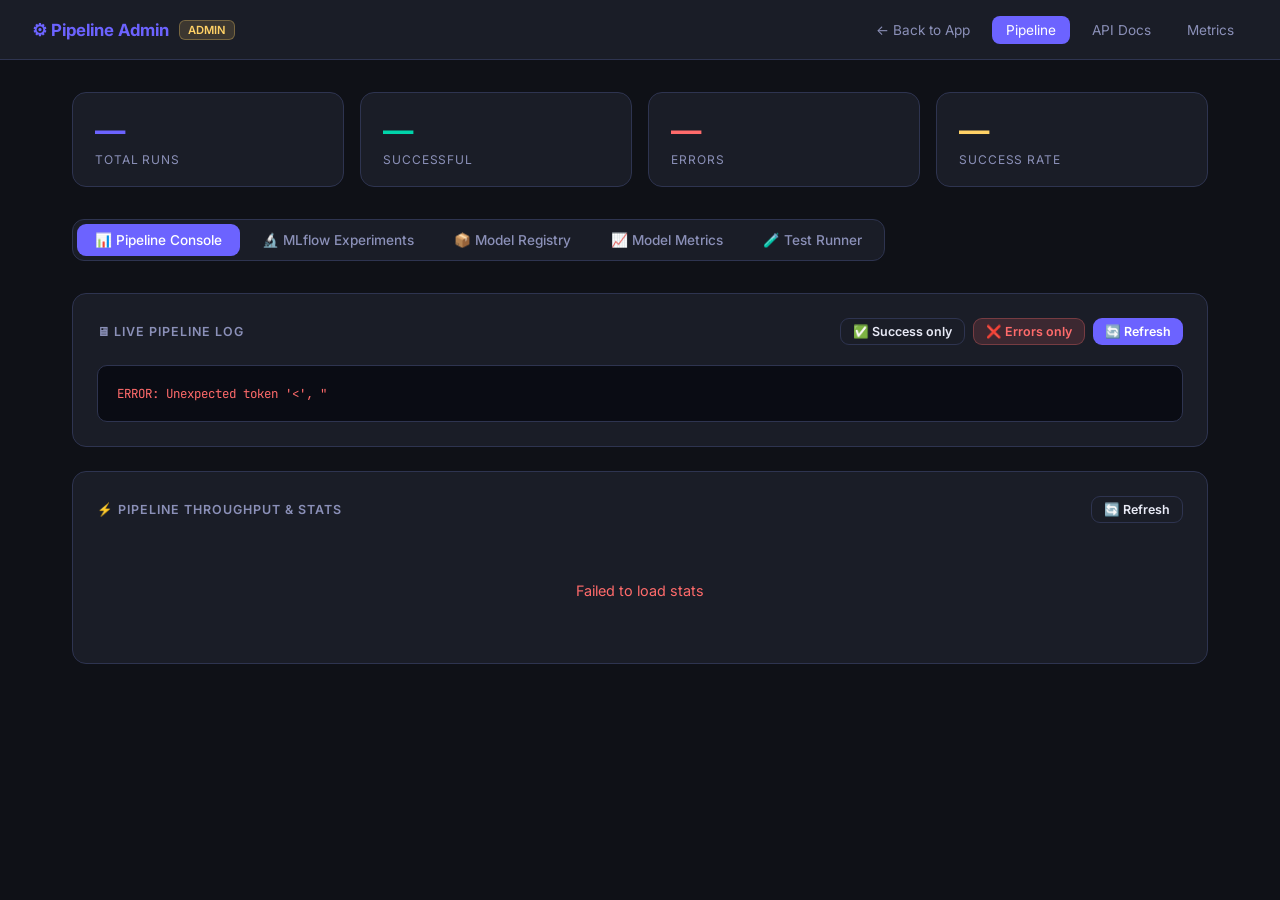
==== app/static/admin.html @ 0b7680b9 "added test and admin page" ====
<!DOCTYPE html>
<html lang="en">
<head>
  <meta charset="UTF-8" />
  <meta name="viewport" content="width=device-width, initial-scale=1.0" />
  <title>Pipeline Admin | ASL Recognition</title>
  <link rel="preconnect" href="https://fonts.googleapis.com" />
  <link href="https://fonts.googleapis.com/css2?family=Inter:wght@300;400;500;600;700&family=JetBrains+Mono:wght@400;500&display=swap" rel="stylesheet" />
  <style>
    :root {
      --bg: #0f1117;
      --surface: #1a1d27;
      --surface2: #22263a;
      --border: #2e3450;
      --accent: #6c63ff;
      --accent2: #00d4aa;
      --danger: #ff6b6b;
      --warn: #ffd166;
      --success: #06d6a0;
      --text: #e8eaf6;
      --muted: #8b90b8;
      --radius: 14px;
    }
    * { box-sizing: border-box; margin: 0; padding: 0; }
    body { font-family: 'Inter', sans-serif; background: var(--bg); color: var(--text); min-height: 100vh; }

    nav {
      background: var(--surface);
      border-bottom: 1px solid var(--border);
      padding: 0 2rem;
      display: flex;
      align-items: center;
      justify-content: space-between;
      height: 60px;
      position: sticky; top: 0; z-index: 100;
    }
    .nav-brand { font-weight: 700; font-size: 1.05rem; color: var(--accent); display: flex; gap: 10px; align-items: center; }
    .nav-brand .badge { background: rgba(255,209,102,.15); color: var(--warn); border: 1px solid rgba(255,209,102,.3); font-size: .7rem; padding: 2px 8px; border-radius: 6px; font-weight: 600; }
    .nav-links { display: flex; gap: 8px; }
    .nav-links a { color: var(--muted); text-decoration: none; font-size: .85rem; padding: 6px 14px; border-radius: 8px; transition: all .2s; }
    .nav-links a:hover { background: var(--surface2); color: var(--text); }
    .nav-links a.active { background: var(--accent); color: #fff; }

    .page { max-width: 1200px; margin: 0 auto; padding: 2rem; }

    /* ── TABS ── */
    .tabs { display: flex; gap: 4px; background: var(--surface); border: 1px solid var(--border); border-radius: 12px; padding: 4px; margin-bottom: 2rem; width: fit-content; }
    .tab-btn {
      padding: 8px 18px; border-radius: 9px; border: none; cursor: pointer;
      font-family: 'Inter', sans-serif; font-size: .85rem; font-weight: 500;
      background: transparent; color: var(--muted); transition: all .2s;
    }
    .tab-btn.active { background: var(--accent); color: #fff; }
    .tab-content { display: none; }
    .tab-content.active { display: block; }

    /* ── STAT ROW ── */
    .stat-row { display: grid; grid-template-columns: repeat(4, 1fr); gap: 1rem; margin-bottom: 2rem; }
    @media(max-width:760px){ .stat-row { grid-template-columns: 1fr 1fr; } }
    .stat-card {
      background: var(--surface);
      border: 1px solid var(--border);
      border-radius: var(--radius);
      padding: 1.2rem 1.4rem;
    }
    .stat-card .val { font-size: 1.9rem; font-weight: 700; color: var(--accent); }
    .stat-card .lbl { font-size: .75rem; color: var(--muted); text-transform: uppercase; letter-spacing: .07em; margin-top: 4px; }
    .stat-card .val.green { color: var(--accent2); }
    .stat-card .val.red { color: var(--danger); }
    .stat-card .val.yellow { color: var(--warn); }

    /* ── CARD ── */
    .card {
      background: var(--surface);
      border: 1px solid var(--border);
      border-radius: var(--radius);
      padding: 1.5rem;
      margin-bottom: 1.5rem;
    }
    .card-header {
      display: flex;
      justify-content: space-between;
      align-items: center;
      margin-bottom: 1.2rem;
    }
    .card-title { font-size: .78rem; font-weight: 600; text-transform: uppercase; letter-spacing: .08em; color: var(--muted); }

    /* ── TABLE ── */
    table { width: 100%; border-collapse: collapse; font-size: .85rem; }
    th { text-align: left; padding: .6rem .8rem; color: var(--muted); font-weight: 500; font-size: .75rem; text-transform: uppercase; letter-spacing: .06em; border-bottom: 1px solid var(--border); }
    td { padding: .7rem .8rem; border-bottom: 1px solid rgba(46,52,80,.5); vertical-align: top; }
    tr:last-child td { border-bottom: none; }
    tr:hover td { background: rgba(108,99,255,.04); }

    /* ── BADGE ── */
    .badge {
      display: inline-block;
      padding: 3px 9px;
      border-radius: 6px;
      font-size: .72rem;
      font-weight: 600;
    }
    .badge-success { background: rgba(6,214,160,.15); color: var(--success); }
    .badge-running { background: rgba(108,99,255,.2); color: var(--accent); }
    .badge-failed { background: rgba(255,107,107,.15); color: var(--danger); }
    .badge-finished { background: rgba(0,212,170,.15); color: var(--accent2); }
    .badge-staging { background: rgba(255,209,102,.15); color: var(--warn); }
    .badge-production { background: rgba(6,214,160,.2); color: var(--success); }

    /* ── BUTTONS ── */
    .btn {
      display: inline-flex; align-items: center; gap: 6px;
      padding: 9px 18px; border-radius: 9px; font-size: .85rem; font-weight: 600;
      cursor: pointer; border: none; transition: all .2s; font-family: 'Inter', sans-serif;
    }
    .btn-primary { background: var(--accent); color: #fff; }
    .btn-primary:hover { background: #574fd6; }
    .btn-primary:disabled { opacity: .5; cursor: not-allowed; }
    .btn-success { background: var(--success); color: #000; }
    .btn-success:hover { background: #04b889; }
    .btn-outline { background: transparent; border: 1px solid var(--border); color: var(--text); }
    .btn-outline:hover { border-color: var(--accent); color: var(--accent); }
    .btn-danger { background: rgba(255,107,107,.15); color: var(--danger); border: 1px solid rgba(255,107,107,.3); }
    .btn-danger:hover { background: rgba(255,107,107,.25); }
    .btn-sm { padding: 5px 12px; font-size: .78rem; }

    /* ── LOG CONSOLE ── */
    .console {
      background: #0a0c14;
      border: 1px solid var(--border);
      border-radius: 10px;
      padding: 1rem 1.2rem;
      font-family: 'JetBrains Mono', monospace;
      font-size: .78rem;
      max-height: 380px;
      overflow-y: auto;
      line-height: 1.7;
    }
    .log-line { display: flex; gap: 1rem; padding: 1px 0; }
    .log-ts { color: #4a5380; flex-shrink: 0; }
    .log-stage { color: var(--accent); min-width: 100px; }
    .log-ok { color: var(--success); }
    .log-err { color: var(--danger); }
    .log-info { color: var(--accent2); }
    .log-details { color: var(--muted); }

    /* ── TEST RESULTS ── */
    .test-summary { display: grid; grid-template-columns: repeat(3, 1fr); gap: 1rem; margin-bottom: 1.5rem; }
    .test-metric { background: var(--surface2); border-radius: 10px; padding: 1rem; text-align: center; }
    .test-metric .n { font-size: 2.2rem; font-weight: 700; }
    .test-metric .l { font-size: .73rem; color: var(--muted); text-transform: uppercase; letter-spacing: .07em; margin-top: 2px; }
    .test-pass { color: var(--success); }
    .test-fail { color: var(--danger); }
    .test-total { color: var(--accent); }

    .test-case { padding: .65rem .8rem; border-bottom: 1px solid rgba(46,52,80,.4); font-size: .82rem; display: flex; gap: .75rem; align-items: flex-start; }
    .test-case:last-child { border-bottom: none; }
    .tc-icon { flex-shrink: 0; margin-top: 1px; }
    .tc-name { font-family: 'JetBrains Mono', monospace; color: var(--muted); word-break: break-all; }
    .tc-dur { flex-shrink: 0; color: var(--muted); font-size: .75rem; }
    .tc-err { color: var(--danger); font-size: .78rem; margin-top: 3px; font-family: 'JetBrains Mono', monospace; }

    /* ── METRIC BAR ── */
    .model-row { display: flex; align-items: center; gap: 1rem; padding: .7rem 0; border-bottom: 1px solid var(--border); }
    .model-row:last-child { border-bottom: none; }
    .model-name { min-width: 180px; font-size: .85rem; font-weight: 500; }
    .model-bar-wrap { flex: 1; background: var(--surface2); border-radius: 6px; height: 10px; }
    .model-bar { height: 100%; border-radius: 6px; transition: width .6s ease; }
    .bar-cnn { background: linear-gradient(90deg, var(--accent), #a89cff); }
    .bar-mlp { background: linear-gradient(90deg, var(--accent2), #68f0da); }
    .bar-knn { background: linear-gradient(90deg, var(--warn), #ffe066); }
    .bar-rf { background: linear-gradient(90deg, var(--success), #4af9ce); }
    .model-pct { min-width: 60px; text-align: right; font-weight: 600; font-size: .85rem; }

    /* ── SPINNER ── */
    .spinner {
      width: 16px; height: 16px; border: 2px solid var(--border);
      border-top-color: var(--accent); border-radius: 50%;
      animation: spin .7s linear infinite; display: inline-block;
    }
    @keyframes spin { to { transform: rotate(360deg); } }

    .empty-state { text-align: center; padding: 2.5rem; color: var(--muted); font-size: .9rem; }
    .progress-ring { display: inline-block; margin-bottom: .5rem; }

    .run-suite-row { display: flex; gap: .75rem; align-items: center; flex-wrap: wrap; margin-bottom: 1.5rem; }
    .stdout-block {
      background: #0a0c14; border: 1px solid var(--border); border-radius: 8px;
      padding: .8rem 1rem; font-family: 'JetBrains Mono', monospace; font-size: .75rem;
      max-height: 250px; overflow-y: auto; color: #a0a8d0; line-height: 1.6;
      white-space: pre-wrap; word-break: break-all;
    }
    .acceptance-row { display: flex; justify-content: space-between; align-items: center; padding: .6rem 0; border-bottom: 1px solid var(--border); font-size: .85rem; }
    .acceptance-row:last-child { border-bottom: none; }
  </style>
</head>
<body>

<nav>
  <div class="nav-brand">
    ⚙ Pipeline Admin
    <span class="badge">ADMIN</span>
  </div>
  <div class="nav-links">
    <a href="/">← Back to App</a>
    <a href="/admin/pipeline" class="active">Pipeline</a>
    <a href="/docs">API Docs</a>
    <a href="/metrics">Metrics</a>
  </div>
</nav>

<div class="page">

  <!-- Stats Row -->
  <div class="stat-row" id="stat-row">
    <div class="stat-card"><div class="val" id="s-total">—</div><div class="lbl">Total Runs</div></div>
    <div class="stat-card"><div class="val green" id="s-success">—</div><div class="lbl">Successful</div></div>
    <div class="stat-card"><div class="val red" id="s-errors">—</div><div class="lbl">Errors</div></div>
    <div class="stat-card"><div class="val yellow" id="s-rate">—</div><div class="lbl">Success Rate</div></div>
  </div>

  <!-- Tabs -->
  <div class="tabs">
    <button class="tab-btn active" onclick="switchTab('pipeline')">📊 Pipeline Console</button>
    <button class="tab-btn" onclick="switchTab('mlflow')">🔬 MLflow Experiments</button>
    <button class="tab-btn" onclick="switchTab('models')">📦 Model Registry</button>
    <button class="tab-btn" onclick="switchTab('metrics')">📈 Model Metrics</button>
    <button class="tab-btn" onclick="switchTab('tests')">🧪 Test Runner</button>
  </div>

  <!-- ── TAB: PIPELINE CONSOLE ── -->
  <div class="tab-content active" id="tab-pipeline">
    <div class="card">
      <div class="card-header">
        <div class="card-title">🖥 Live Pipeline Log</div>
        <div style="display:flex;gap:.5rem">
          <button class="btn btn-outline btn-sm" onclick="loadLog('success')">✅ Success only</button>
          <button class="btn btn-danger btn-sm" onclick="loadLog('error')">❌ Errors only</button>
          <button class="btn btn-primary btn-sm" onclick="loadLog()">🔄 Refresh</button>
        </div>
      </div>
      <div class="console" id="pipeline-console">
        <div class="log-line"><span class="log-ts">--:--:--</span><span class="log-info">Waiting for pipeline events…</span></div>
      </div>
    </div>

    <div class="card">
      <div class="card-header">
        <div class="card-title">⚡ Pipeline Throughput & Stats</div>
        <button class="btn btn-outline btn-sm" onclick="loadStats()">🔄 Refresh</button>
      </div>
      <div id="stats-panel">
        <div class="empty-state">Click Refresh to load stats</div>
      </div>
    </div>
  </div>

  <!-- ── TAB: MLFLOW EXPERIMENTS ── -->
  <div class="tab-content" id="tab-mlflow">
    <div class="card">
      <div class="card-header">
        <div class="card-title">🔬 MLflow Experiments</div>
        <button class="btn btn-primary btn-sm" onclick="loadExperiments()">🔄 Load</button>
      </div>
      <div id="experiments-panel">
        <div class="empty-state">Click Load to fetch experiments from MLflow</div>
      </div>
    </div>
  </div>

  <!-- ── TAB: MODEL REGISTRY ── -->
  <div class="tab-content" id="tab-models">
    <div class="card">
      <div class="card-header">
        <div class="card-title">📦 Registered Models</div>
        <button class="btn btn-primary btn-sm" onclick="loadModels()">🔄 Load</button>
      </div>
      <div id="models-panel">
        <div class="empty-state">Click Load to fetch registered models from MLflow</div>
      </div>
    </div>
  </div>

  <!-- ── TAB: MODEL METRICS ── -->
  <div class="tab-content" id="tab-metrics">
    <div class="card">
      <div class="card-header">
        <div class="card-title">📈 Model Performance Comparison</div>
        <button class="btn btn-primary btn-sm" onclick="loadMetrics()">🔄 Load</button>
      </div>
      <div id="metrics-panel">
        <div class="empty-state">Click Load to fetch model metrics</div>
      </div>
    </div>
  </div>

  <!-- ── TAB: TEST RUNNER ── -->
  <div class="tab-content" id="tab-tests">
    <div class="card">
      <div class="card-title" style="margin-bottom:1rem">🚀 Run Test Suite</div>
      <div class="run-suite-row">
        <button class="btn btn-success" onclick="runTests('all')" id="btn-all">▶ Run All Tests</button>
        <button class="btn btn-primary" onclick="runTests('unit')" id="btn-unit">▶ Unit Tests</button>
        <button class="btn btn-outline" onclick="runTests('integration')" id="btn-int">▶ Integration Tests</button>
        <button class="btn btn-outline btn-sm" onclick="loadTestHistory()">📋 Load History</button>
      </div>

      <div id="test-running" style="display:none;padding:1.5rem;text-align:center;color:var(--muted)">
        <div class="spinner" style="width:24px;height:24px;margin:0 auto 1rem"></div>
        <div>Running tests… this may take up to 60 seconds</div>
      </div>

      <div id="test-result-panel" style="display:none">
        <div class="test-summary">
          <div class="test-metric"><div class="n test-pass" id="tr-passed">0</div><div class="l">Passed ✅</div></div>
          <div class="test-metric"><div class="n test-fail" id="tr-failed">0</div><div class="l">Failed ❌</div></div>
          <div class="test-metric"><div class="n test-total" id="tr-total">0</div><div class="l">Total</div></div>
        </div>
        <div style="display:flex;justify-content:space-between;align-items:center;margin-bottom:.8rem">
          <div style="font-size:.85rem;color:var(--muted)">
            Duration: <strong id="tr-dur" style="color:var(--text)">—</strong> &nbsp;|&nbsp;
            Suite: <strong id="tr-suite" style="color:var(--accent)">—</strong> &nbsp;|&nbsp;
            Status: <strong id="tr-status">—</strong>
          </div>
          <button class="btn btn-outline btn-sm" onclick="document.getElementById('stdout-wrap').style.display = document.getElementById('stdout-wrap').style.display==='none'?'block':'none'">Toggle Output</button>
        </div>
        <div id="test-cases-list" style="border:1px solid var(--border);border-radius:10px;overflow:hidden;margin-bottom:1rem"></div>
        <div id="stdout-wrap" style="display:none">
          <div class="card-title" style="margin-bottom:.5rem">Raw Output</div>
          <div class="stdout-block" id="tr-stdout"></div>
        </div>
      </div>
    </div>

    <!-- Acceptance Criteria -->
    <div class="card">
      <div class="card-title" style="margin-bottom:1rem">✅ Acceptance Criteria</div>
      <div id="acceptance-table"></div>
    </div>

    <!-- Test History -->
    <div class="card">
      <div class="card-title" style="margin-bottom:1rem">📋 Test Run History</div>
      <div id="test-history-list">
        <div class="empty-state">Click "Load History" above to view past runs</div>
      </div>
    </div>
  </div>

</div><!-- /page -->

<script>
  // ── Tab switching ──────────────────────────────────────────
  function switchTab(name) {
    document.querySelectorAll('.tab-btn').forEach(b => b.classList.remove('active'));
    document.querySelectorAll('.tab-content').forEach(c => c.classList.remove('active'));
    document.querySelector(`#tab-${name}`).classList.add('active');
    event.target.classList.add('active');
    if (name === 'pipeline') { loadLog(); loadStats(); }
  }

  // ── Load pipeline log ──────────────────────────────────────
  async function loadLog(filter = '') {
    const url = '/admin/pipeline/log?limit=80' + (filter ? `&status_filter=${filter}` : '');
    try {
      const res = await fetch(url);
      const data = await res.json();
      updateStats(data);
      renderLog(data.events || []);
    } catch(e) { renderLog([], e.message); }
  }

  function updateStats(data) {
    document.getElementById('s-total').textContent = data.total_events ?? '—';
    document.getElementById('s-success').textContent = data.success ?? '—';
    document.getElementById('s-errors').textContent = data.errors ?? '—';
    document.getElementById('s-rate').textContent = (data.success_rate ?? '—') + (data.success_rate != null ? '%' : '');
  }

  function renderLog(events, err = null) {
    const el = document.getElementById('pipeline-console');
    if (err) { el.innerHTML = `<div class="log-line"><span class="log-err">ERROR: ${err}</span></div>`; return; }
    if (!events.length) { el.innerHTML = `<div class="log-line"><span class="log-info">No events yet. Make a prediction to see logs here.</span></div>`; return; }
    el.innerHTML = events.map(e => {
      const ts = e.timestamp.split('T')[1]?.split('.')[0] || e.timestamp;
      const cls = e.status === 'success' ? 'log-ok' : e.status === 'error' ? 'log-err' : 'log-info';
      return `<div class="log-line">
        <span class="log-ts">${ts}</span>
        <span class="log-stage">${e.stage}</span>
        <span class="${cls}">${e.status.toUpperCase()}</span>
        <span class="log-details">${e.details || ''}</span>
        <span class="log-ts">${e.duration_ms}ms</span>
      </div>`;
    }).join('');
    el.scrollTop = el.scrollHeight;
  }

  async function loadStats() {
    try {
      const res = await fetch('/admin/pipeline/stats');
      const d = await res.json();
      if (d.message) { document.getElementById('stats-panel').innerHTML = `<div class="empty-state">${d.message}</div>`; return; }
      document.getElementById('stats-panel').innerHTML = `
        <div style="display:grid;grid-template-columns:repeat(4,1fr);gap:1rem">
          ${[
            ['Total Runs', d.total_runs],
            ['Avg Latency', d.avg_latency_ms + 'ms'],
            ['Min Latency', d.min_latency_ms + 'ms'],
            ['Max Latency', d.max_latency_ms + 'ms'],
          ].map(([l,v]) => `<div class="stat-card"><div class="val" style="font-size:1.4rem">${v}</div><div class="lbl">${l}</div></div>`).join('')}
        </div>
        <div style="margin-top:1rem;font-size:.85rem;color:var(--muted)">Active stages: <strong style="color:var(--accent)">${(d.stages||[]).join(', ') || 'none'}</strong></div>`;
    } catch(e) {
      document.getElementById('stats-panel').innerHTML = `<div class="empty-state" style="color:var(--danger)">Failed to load stats</div>`;
    }
  }

  // ── MLflow Experiments ─────────────────────────────────────
  async function loadExperiments() {
    const el = document.getElementById('experiments-panel');
    el.innerHTML = '<div class="empty-state"><div class="spinner"></div></div>';
    try {
      const res = await fetch('/admin/mlflow/experiments');
      if (res.status === 503) throw new Error('MLflow server not reachable');
      const d = await res.json();
      if (!d.experiments?.length) { el.innerHTML = '<div class="empty-state">No experiments found</div>'; return; }
      el.innerHTML = d.experiments.map(exp => `
        <div style="margin-bottom:1.5rem">
          <div style="display:flex;align-items:center;gap:.75rem;margin-bottom:.75rem">
            <span style="font-weight:600;color:var(--text)">${exp.name}</span>
            <span class="badge badge-${exp.lifecycle_stage}">${exp.lifecycle_stage}</span>
            <span style="font-size:.75rem;color:var(--muted)">ID: ${exp.experiment_id}</span>
          </div>
          ${exp.recent_runs.length ? `
          <table>
            <thead><tr><th>Run ID</th><th>Status</th><th>Metrics</th><th>Started</th></tr></thead>
            <tbody>
              ${exp.recent_runs.map(r => `
                <tr>
                  <td style="font-family:JetBrains Mono,monospace;font-size:.75rem">${r.run_id.slice(0,12)}…</td>
                  <td><span class="badge badge-${r.status.toLowerCase()}">${r.status}</span></td>
                  <td style="font-size:.78rem;color:var(--muted)">${Object.entries(r.metrics).map(([k,v])=>`${k}: ${typeof v==='number'?v.toFixed(4):v}`).join(' | ') || '—'}</td>
                  <td style="font-size:.78rem;color:var(--muted)">${r.start_time ? new Date(r.start_time).toLocaleString() : '—'}</td>
                </tr>`).join('')}
            </tbody>
          </table>` : '<div style="font-size:.82rem;color:var(--muted);padding:.5rem 0">No runs yet</div>'}
        </div>`).join('<hr style="border:none;border-top:1px solid var(--border);margin:1rem 0">');
    } catch(e) {
      el.innerHTML = `<div class="empty-state" style="color:var(--danger)">⚠ ${e.message}<br><small style="color:var(--muted);margin-top:.5rem;display:block">Make sure MLflow is running at the configured URL</small></div>`;
    }
  }

  // ── Model Registry ─────────────────────────────────────────
  async function loadModels() {
    const el = document.getElementById('models-panel');
    el.innerHTML = '<div class="empty-state"><div class="spinner"></div></div>';
    try {
      const res = await fetch('/admin/mlflow/models');
      if (res.status === 503) throw new Error('MLflow not reachable');
      const d = await res.json();
      if (!d.models?.length) { el.innerHTML = '<div class="empty-state">No registered models found</div>'; return; }
      el.innerHTML = `<table>
        <thead><tr><th>Model Name</th><th>Version</th><th>Stage</th><th>Status</th><th>Run ID</th><th>Created</th></tr></thead>
        <tbody>
          ${d.models.flatMap(m => m.latest_versions.map(v => `
            <tr>
              <td style="font-weight:600">${m.name}</td>
              <td>v${v.version}</td>
              <td><span class="badge badge-${(v.stage||'none').toLowerCase()}">${v.stage || 'None'}</span></td>
              <td><span class="badge badge-${v.status?.toLowerCase()}">${v.status}</span></td>
              <td style="font-family:JetBrains Mono,monospace;font-size:.75rem">${v.run_id?.slice(0,12)}…</td>
              <td style="font-size:.78rem;color:var(--muted)">${v.creation_timestamp ? new Date(v.creation_timestamp).toLocaleDateString() : '—'}</td>
            </tr>`)).join('')}
        </tbody>
      </table>`;
    } catch(e) {
      el.innerHTML = `<div class="empty-state" style="color:var(--danger)">⚠ ${e.message}</div>`;
    }
  }

  // ── Model Metrics ──────────────────────────────────────────
  async function loadMetrics() {
    const el = document.getElementById('metrics-panel');
    el.innerHTML = '<div class="empty-state"><div class="spinner"></div></div>';
    try {
      const res = await fetch('/admin/mlflow/metrics');
      const d = await res.json();
      if (!d.metrics?.length) { el.innerHTML = '<div class="empty-state">No metric files found</div>'; return; }
      const barClasses = ['bar-cnn','bar-mlp','bar-knn','bar-rf'];
      el.innerHTML = `
        <div style="margin-bottom:1.5rem">
          <div class="card-title" style="margin-bottom:1rem">Accuracy Comparison</div>
          ${d.metrics.map((m,i) => `
            <div class="model-row">
              <div class="model-name">${m.model.replace(/_/g,' ')}</div>
              <div class="model-bar-wrap"><div class="model-bar ${barClasses[i%barClasses.length]}" style="width:${((m.accuracy||0)*100).toFixed(1)}%"></div></div>
              <div class="model-pct">${((m.accuracy||0)*100).toFixed(1)}%</div>
            </div>`).join('')}
        </div>
        <div>
          <div class="card-title" style="margin-bottom:1rem">Macro F1 Comparison</div>
          ${d.metrics.map((m,i) => `
            <div class="model-row">
              <div class="model-name">${m.model.replace(/_/g,' ')}</div>
              <div class="model-bar-wrap"><div class="model-bar ${barClasses[i%barClasses.length]}" style="width:${((m.macro_f1||0)*100).toFixed(1)}%"></div></div>
              <div class="model-pct">${((m.macro_f1||0)*100).toFixed(1)}%</div>
            </div>`).join('')}
        </div>
        <div style="margin-top:1.5rem">
          <table>
            <thead><tr><th>Model</th><th>Accuracy</th><th>Macro F1</th></tr></thead>
            <tbody>
              ${d.metrics.map(m => `<tr>
                <td style="font-weight:600">${m.model.replace(/_/g,' ')}</td>
                <td>${((m.accuracy||0)*100).toFixed(2)}%</td>
                <td>${((m.macro_f1||0)*100).toFixed(2)}%</td>
              </tr>`).join('')}
            </tbody>
          </table>
        </div>`;
    } catch(e) {
      el.innerHTML = `<div class="empty-state" style="color:var(--danger)">⚠ ${e.message}</div>`;
    }
  }

  // ── Test Runner ────────────────────────────────────────────
  async function runTests(suite) {
    ['all','unit','int'].forEach(s => { const b = document.getElementById('btn-'+s); if(b) b.disabled = true; });
    document.getElementById('test-running').style.display = 'block';
    document.getElementById('test-result-panel').style.display = 'none';

    try {
      const res = await fetch(`/admin/tests/run?suite=${suite}`, { method: 'POST' });
      const d = await res.json();
      renderTestResult(d);
    } catch(e) {
      document.getElementById('test-running').style.display = 'none';
      alert('Test run failed: ' + e.message);
    } finally {
      ['all','unit','int'].forEach(s => { const b = document.getElementById('btn-'+s); if(b) b.disabled = false; });
    }
  }

  function renderTestResult(d) {
    document.getElementById('test-running').style.display = 'none';
    document.getElementById('test-result-panel').style.display = 'block';
    document.getElementById('tr-passed').textContent = d.passed ?? 0;
    document.getElementById('tr-failed').textContent = d.failed ?? 0;
    document.getElementById('tr-total').textContent = d.total ?? 0;
    document.getElementById('tr-dur').textContent = Math.round(d.duration_ms || 0) + 'ms';
    document.getElementById('tr-suite').textContent = d.suite || '—';
    const statusEl = document.getElementById('tr-status');
    statusEl.textContent = d.status === 'passed' ? '✅ PASSED' : '❌ FAILED';
    statusEl.style.color = d.status === 'passed' ? 'var(--success)' : 'var(--danger)';
    document.getElementById('tr-stdout').textContent = d.stdout || '(no output)';

    const cases = d.tests || [];
    document.getElementById('test-cases-list').innerHTML = cases.length
      ? cases.map(t => `
          <div class="test-case">
            <span class="tc-icon">${t.outcome === 'passed' ? '✅' : t.outcome === 'failed' ? '❌' : '⚠️'}</span>
            <div style="flex:1">
              <div class="tc-name">${t.nodeid}</div>
              ${t.message ? `<div class="tc-err">${String(t.message).slice(0,200)}</div>` : ''}
            </div>
            <span class="tc-dur">${t.duration}ms</span>
          </div>`).join('')
      : '<div class="empty-state">No individual test data — check stdout above</div>';

    updateAcceptance(d);
  }

  function updateAcceptance(d) {
    const criteria = [
      { name: 'All tests run without crash', met: d.total > 0 },
      { name: 'Unit test pass rate ≥ 80%', met: d.total > 0 && (d.passed / d.total) >= 0.8 },
      { name: 'No import/syntax errors', met: !d.stdout?.includes('SyntaxError') && !d.stdout?.includes('ImportError') },
      { name: 'Test suite completes within 120s', met: d.duration_ms < 120000 },
      { name: 'Integration tests reach /health endpoint', met: !d.stdout?.includes('ConnectionRefusedError') },
    ];
    document.getElementById('acceptance-table').innerHTML = criteria.map(c => `
      <div class="acceptance-row">
        <span>${c.name}</span>
        <span class="badge ${c.met ? 'badge-success' : 'badge-failed'}">${c.met ? '✅ MET' : '❌ NOT MET'}</span>
      </div>`).join('');
  }

  async function loadTestHistory() {
    try {
      const res = await fetch('/admin/tests/history?limit=10');
      const d = await res.json();
      const el = document.getElementById('test-history-list');
      if (!d.runs?.length) { el.innerHTML = '<div class="empty-state">No test runs yet</div>'; return; }
      el.innerHTML = `<table>
        <thead><tr><th>Timestamp</th><th>Suite</th><th>Status</th><th>Passed</th><th>Failed</th><th>Total</th><th>Duration</th></tr></thead>
        <tbody>
          ${d.runs.map(r => `<tr>
            <td style="font-size:.78rem;color:var(--muted)">${new Date(r.timestamp).toLocaleString()}</td>
            <td>${r.suite}</td>
            <td><span class="badge badge-${r.status === 'passed' ? 'success' : 'failed'}">${r.status.toUpperCase()}</span></td>
            <td style="color:var(--success)">${r.passed}</td>
            <td style="color:var(--danger)">${r.failed}</td>
            <td>${r.total}</td>
            <td style="color:var(--muted)">${Math.round(r.duration_ms)}ms</td>
          </tr>`).join('')}
        </tbody>
      </table>`;
    } catch(e) { console.error(e); }
  }

  // ── Init ───────────────────────────────────────────────────
  // Render acceptance criteria table on load (empty state)
  document.getElementById('acceptance-table').innerHTML = [
    'All tests run without crash',
    'Unit test pass rate ≥ 80%',
    'No import/syntax errors',
    'Test suite completes within 120s',
    'Integration tests reach /health endpoint',
  ].map(name => `<div class="acceptance-row"><span>${name}</span><span class="badge" style="background:var(--surface2);color:var(--muted)">PENDING</span></div>`).join('');

  loadLog();
  loadStats();
  setInterval(loadLog, 15000);
</script>
</body>
</html>
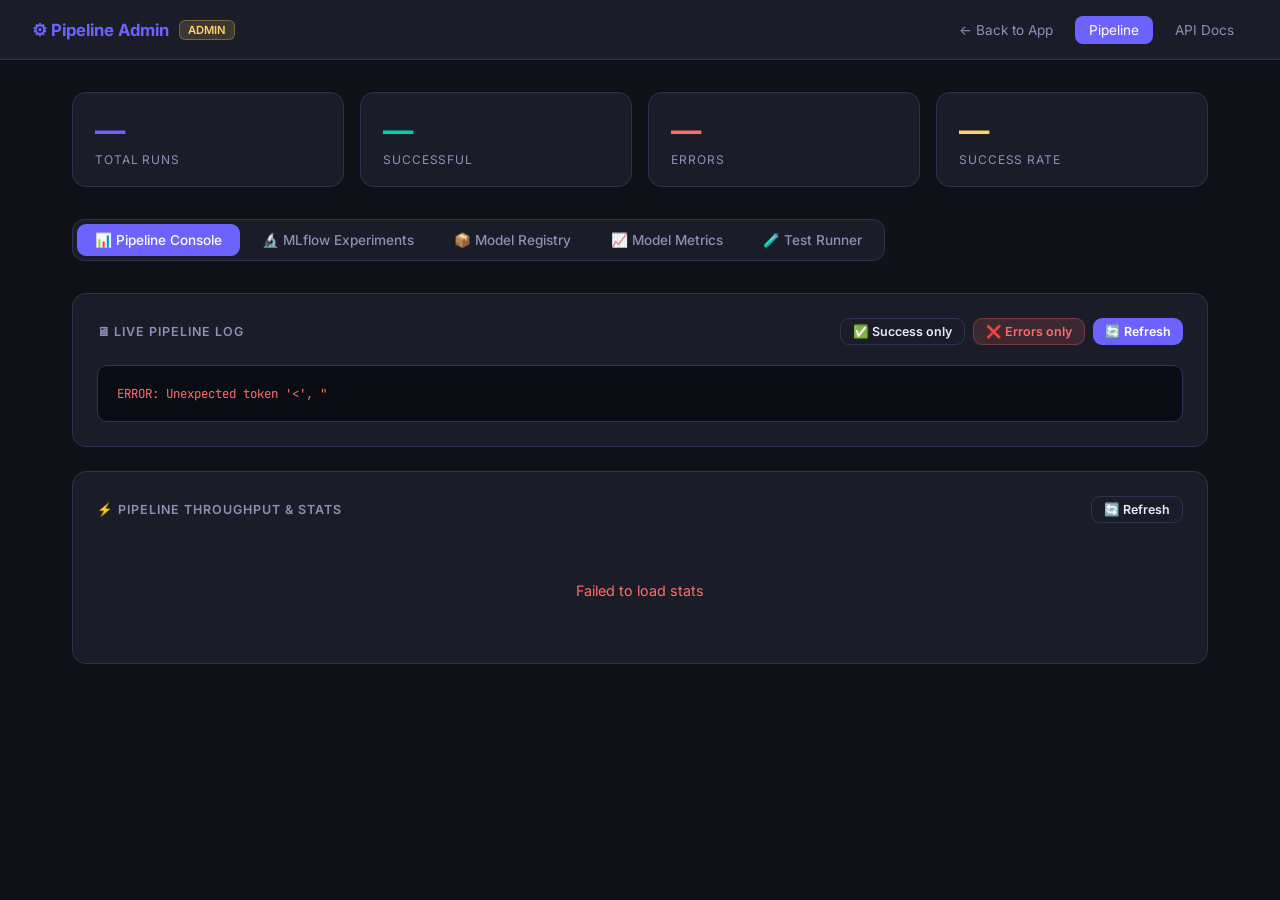
==== commit 66c5fe37: "fixed all the bugs" ====
--- a/app/static/admin.html
+++ b/app/static/admin.html
@@ -205,7 +205,7 @@
     <a href="/">← Back to App</a>
     <a href="/admin/pipeline" class="active">Pipeline</a>
     <a href="/docs">API Docs</a>
-    <a href="/metrics">Metrics</a>
+    <!-- <a href="/metrics">Metrics</a> -->
   </div>
 </nav>
 
@@ -300,8 +300,8 @@
       <div class="card-title" style="margin-bottom:1rem">🚀 Run Test Suite</div>
       <div class="run-suite-row">
         <button class="btn btn-success" onclick="runTests('all')" id="btn-all">▶ Run All Tests</button>
-        <button class="btn btn-primary" onclick="runTests('unit')" id="btn-unit">▶ Unit Tests</button>
-        <button class="btn btn-outline" onclick="runTests('integration')" id="btn-int">▶ Integration Tests</button>
+        <!-- <button class="btn btn-primary" onclick="runTests('unit')" id="btn-unit">▶ Unit Tests</button> -->
+        <!-- <button class="btn btn-outline" onclick="runTests('integration')" id="btn-int">▶ Integration Tests</button> -->
         <button class="btn btn-outline btn-sm" onclick="loadTestHistory()">📋 Load History</button>
       </div>
 
@@ -322,7 +322,7 @@
             Suite: <strong id="tr-suite" style="color:var(--accent)">—</strong> &nbsp;|&nbsp;
             Status: <strong id="tr-status">—</strong>
           </div>
-          <button class="btn btn-outline btn-sm" onclick="document.getElementById('stdout-wrap').style.display = document.getElementById('stdout-wrap').style.display==='none'?'block':'none'">Toggle Output</button>
+          <!-- <button class="btn btn-outline btn-sm" onclick="document.getElementById('stdout-wrap').style.display = document.getElementById('stdout-wrap').style.display==='none'?'block':'none'">Toggle Output</button> -->
         </div>
         <div id="test-cases-list" style="border:1px solid var(--border);border-radius:10px;overflow:hidden;margin-bottom:1rem"></div>
         <div id="stdout-wrap" style="display:none">
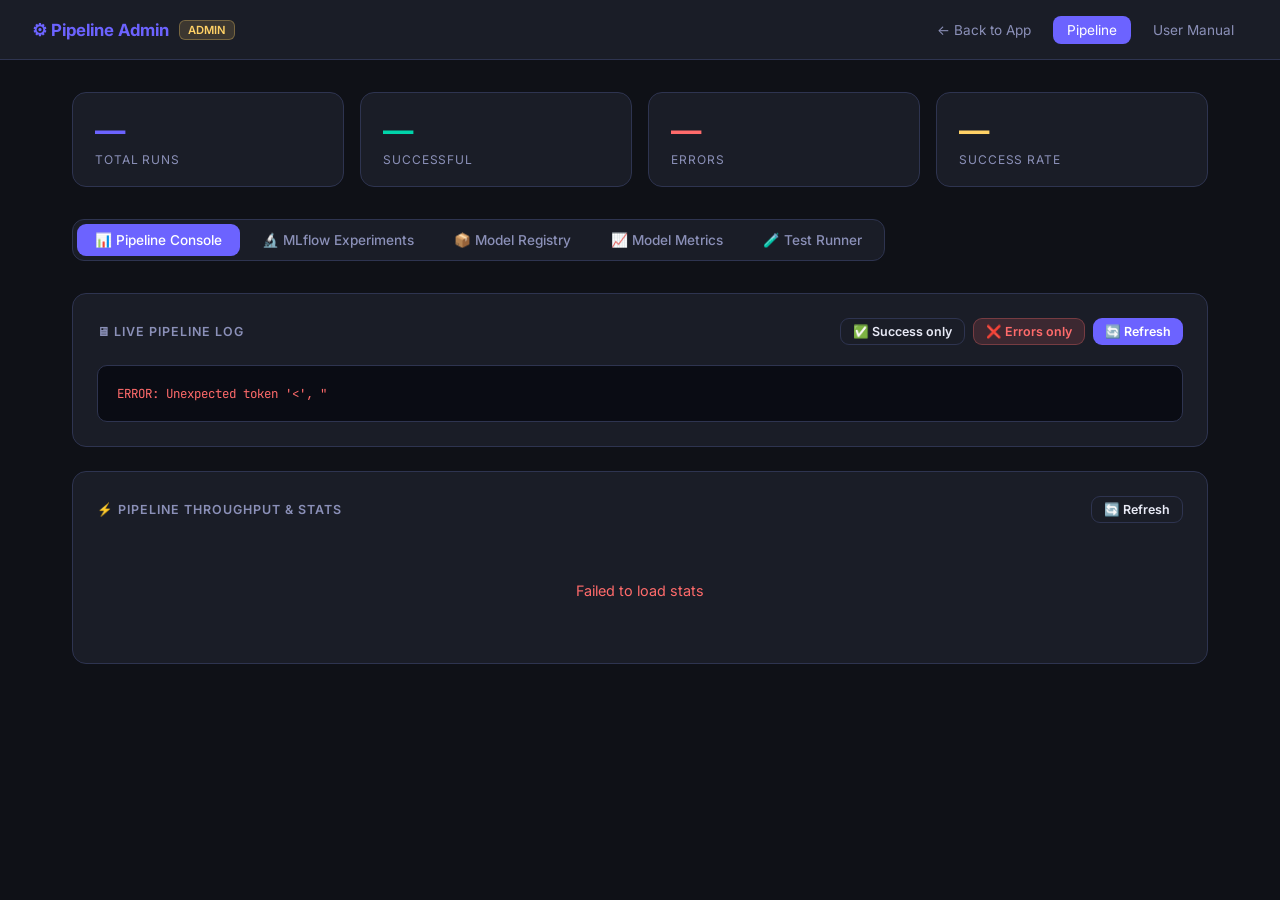
==== commit af84504c: "added user manual" ====
--- a/app/static/admin.html
+++ b/app/static/admin.html
@@ -204,8 +204,7 @@
   <div class="nav-links">
     <a href="/">← Back to App</a>
     <a href="/admin/pipeline" class="active">Pipeline</a>
-    <a href="/docs">API Docs</a>
-    <!-- <a href="/metrics">Metrics</a> -->
+    <a href="/user_manual">User Manual</a>
   </div>
 </nav>
 
